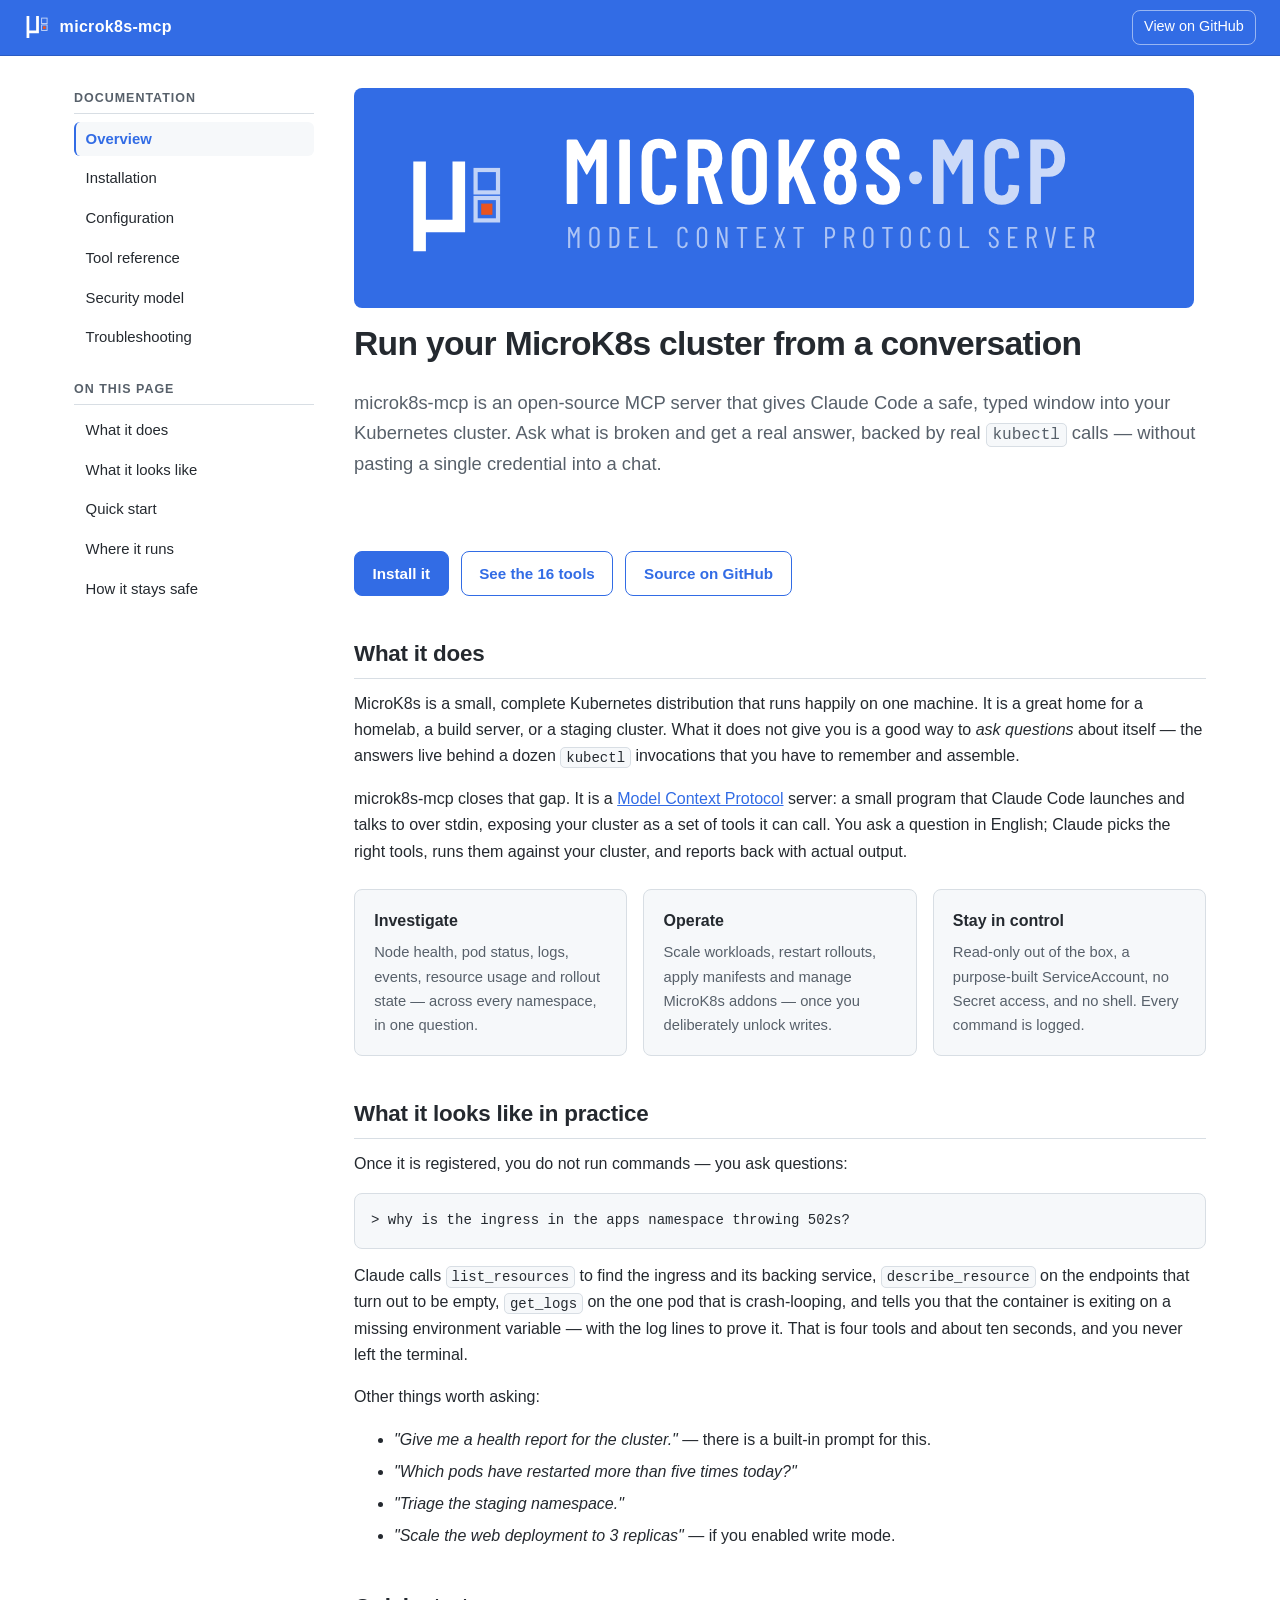
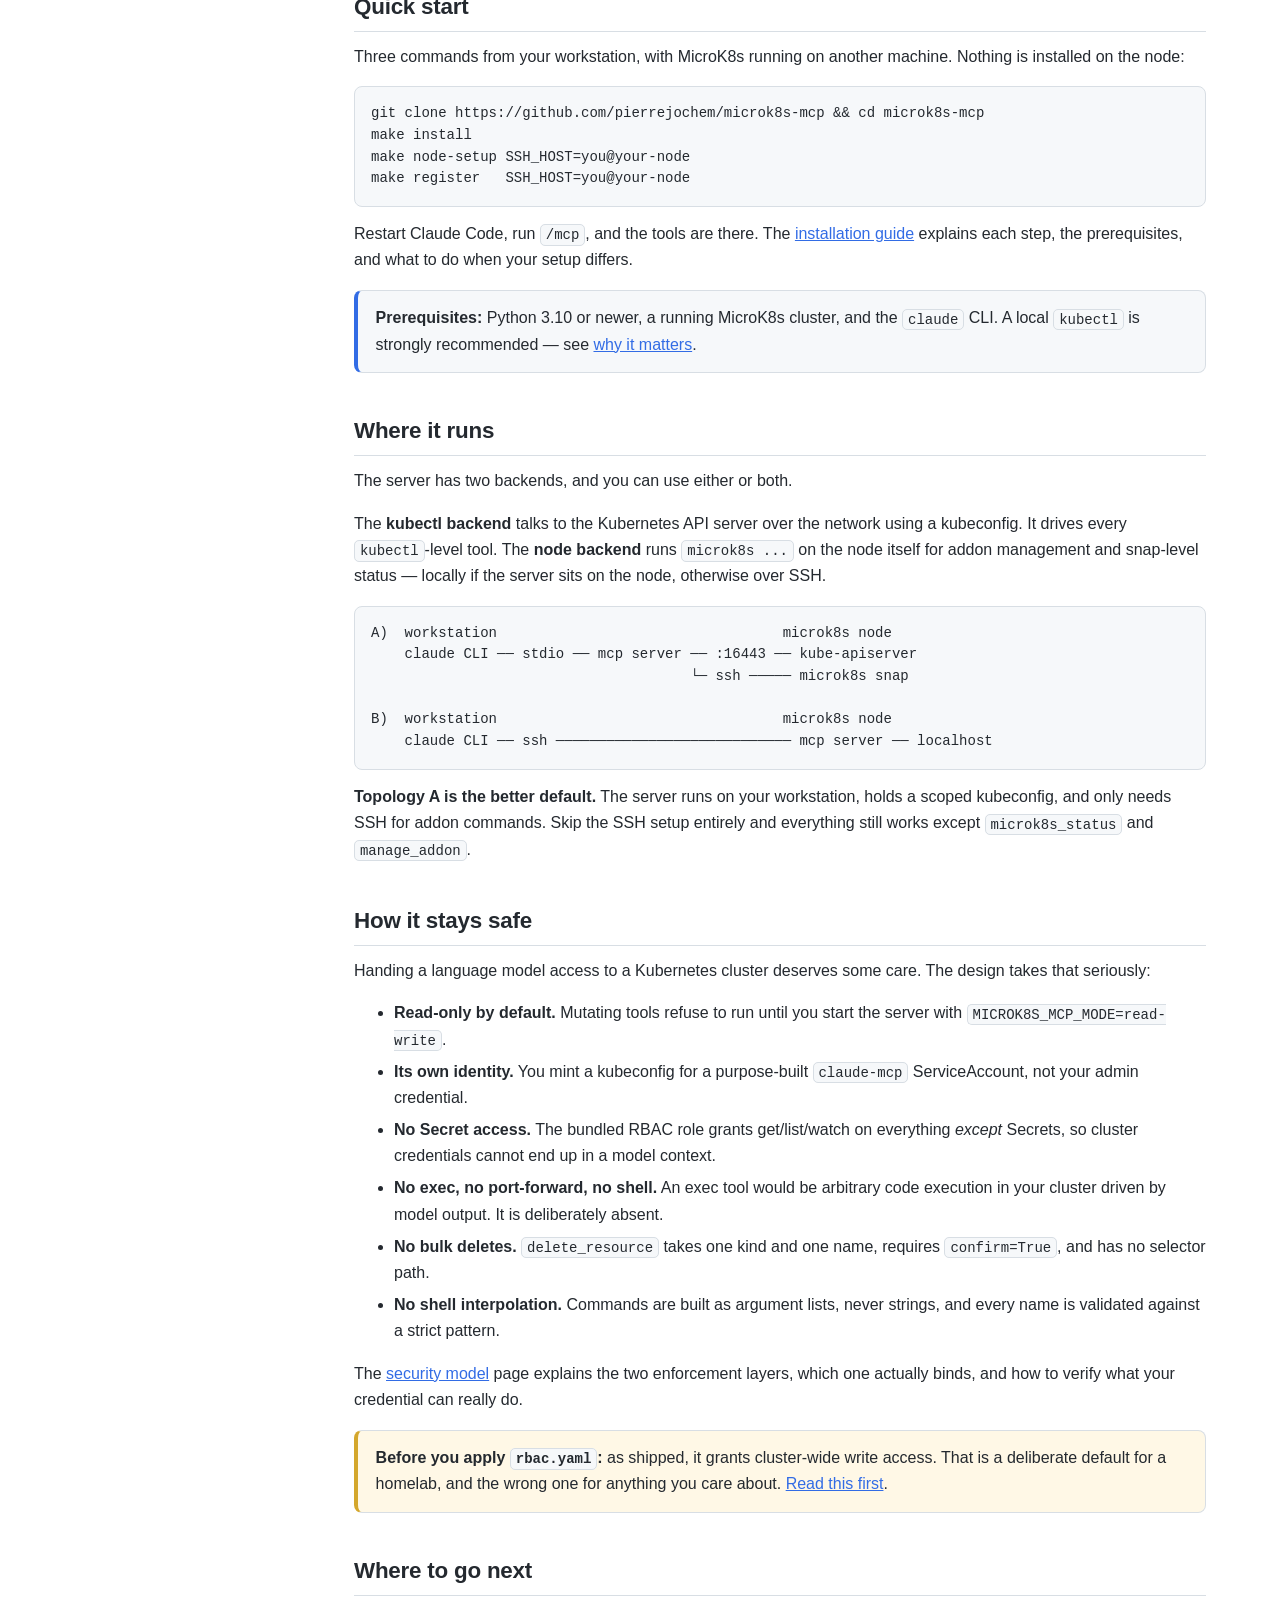
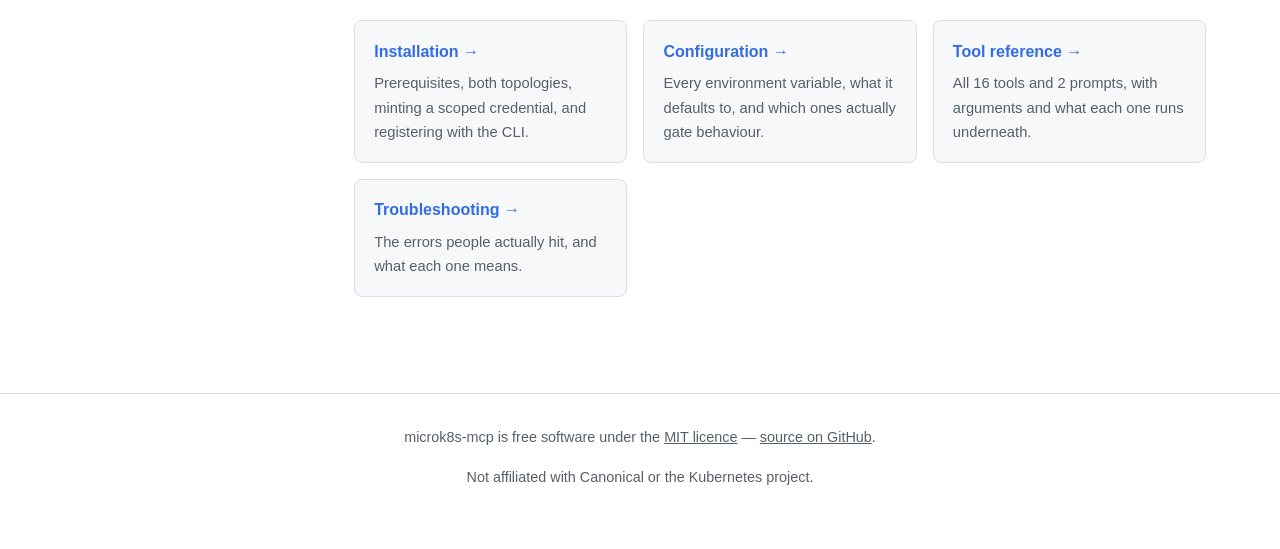
==== doc/index.html @ e9b40528 "docs: add a GitHub Pages documentation site and optimise for search Six-page static site under doc/," ====
<!doctype html>
<html lang="en">
<head>
<meta charset="utf-8">
<meta name="viewport" content="width=device-width, initial-scale=1">
<title>microk8s-mcp — Manage a MicroK8s cluster from Claude Code</title>
<meta name="description" content="An open-source MCP server that lets Claude Code inspect and operate a MicroK8s cluster: read logs, triage failures, scale workloads and apply manifests. Read-only by default, with RBAC-scoped credentials.">
<link rel="canonical" href="https://pierrejochem.github.io/microk8s-mcp/">
<meta name="author" content="Pierre Jochem">
<meta name="robots" content="index, follow, max-image-preview:large">
<meta property="og:type" content="website">
<meta property="og:site_name" content="microk8s-mcp">
<meta property="og:title" content="microk8s-mcp — Manage a MicroK8s cluster from Claude Code">
<meta property="og:description" content="An open-source MCP server that lets Claude Code inspect and operate a MicroK8s cluster. Read-only by default, with RBAC-scoped credentials.">
<meta property="og:url" content="https://pierrejochem.github.io/microk8s-mcp/">
<meta property="og:image" content="https://pierrejochem.github.io/microk8s-mcp/assets/og-image.png">
<meta property="og:image:width" content="1200">
<meta property="og:image:height" content="630">
<meta name="twitter:card" content="summary_large_image">
<meta name="twitter:title" content="microk8s-mcp — Manage a MicroK8s cluster from Claude Code">
<meta name="twitter:description" content="An open-source MCP server that lets Claude Code inspect and operate a MicroK8s cluster. Read-only by default.">
<meta name="twitter:image" content="https://pierrejochem.github.io/microk8s-mcp/assets/og-image.png">
<link rel="icon" href="assets/microk8s-mcp-mark.svg" type="image/svg+xml">
<link rel="stylesheet" href="assets/style.css">
<script type="application/ld+json">
{
  "@context": "https://schema.org",
  "@type": "SoftwareApplication",
  "name": "microk8s-mcp",
  "description": "An MCP (Model Context Protocol) server that exposes a MicroK8s Kubernetes cluster to the Claude CLI as typed tools. Read-only by default; every mutating capability sits behind a separate switch.",
  "applicationCategory": "DeveloperApplication",
  "operatingSystem": "Linux",
  "url": "https://pierrejochem.github.io/microk8s-mcp/",
  "downloadUrl": "https://github.com/pierrejochem/microk8s-mcp",
  "codeRepository": "https://github.com/pierrejochem/microk8s-mcp",
  "programmingLanguage": "Python",
  "license": "https://opensource.org/licenses/MIT",
  "softwareRequirements": "Python 3.10+, MicroK8s, kubectl",
  "offers": { "@type": "Offer", "price": "0", "priceCurrency": "USD" },
  "author": { "@type": "Person", "name": "Pierre Jochem" }
}
</script>
</head>
<body>
<a class="skip" href="#main">Skip to content</a>

<header class="topbar">
  <a class="brand" href="index.html">
    <svg viewBox="18 18 65 76" xmlns="http://www.w3.org/2000/svg" aria-hidden="true" focusable="false">
      <path d="M24 24 24 88M24 62 24 70 52 70 52 24" fill="none" stroke="#ffffff" stroke-width="8" stroke-linejoin="miter" stroke-linecap="butt"></path>
      <g fill="none" stroke="rgba(255,255,255,.75)" stroke-width="2.6"><rect x="64" y="30" width="16" height="16"></rect><rect x="64" y="50" width="16" height="16"></rect></g>
      <rect x="68" y="54" width="8" height="8" fill="#e95420"></rect>
    </svg>
    microk8s-mcp
  </a>
  <span class="spacer"></span>
  <a class="gh" href="https://github.com/pierrejochem/microk8s-mcp">View on GitHub</a>
</header>

<div class="layout">
  <div class="sidebar">
    <nav aria-label="Documentation">
      <h2>Documentation</h2>
      <ul>
        <li><a href="index.html" aria-current="page">Overview</a></li>
        <li><a href="install.html">Installation</a></li>
        <li><a href="configure.html">Configuration</a></li>
        <li><a href="tools.html">Tool reference</a></li>
        <li><a href="security.html">Security model</a></li>
        <li><a href="troubleshooting.html">Troubleshooting</a></li>
      </ul>
      <h2>On this page</h2>
      <ul>
        <li><a href="#what">What it does</a></li>
        <li><a href="#example">What it looks like</a></li>
        <li><a href="#quickstart">Quick start</a></li>
        <li><a href="#topologies">Where it runs</a></li>
        <li><a href="#safety">How it stays safe</a></li>
      </ul>
    </nav>
  </div>

  <main id="main">
    <div class="hero">
      <img src="assets/microk8s-mcp-lockup-reverse.svg" alt="microk8s-mcp — Model Context Protocol server" width="840" height="220">
      <h1>Run your MicroK8s cluster from a conversation</h1>
      <p class="lede">microk8s-mcp is an open-source MCP server that gives Claude Code a safe,
      typed window into your Kubernetes cluster. Ask what is broken and get a real answer,
      backed by real <code>kubectl</code> calls — without pasting a single credential into a chat.</p>
      <div class="cta">
        <a class="btn btn-primary" href="install.html">Install it</a>
        <a class="btn btn-ghost" href="tools.html">See the 16 tools</a>
        <a class="btn btn-ghost" href="https://github.com/pierrejochem/microk8s-mcp">Source on GitHub</a>
      </div>
    </div>

    <h2 id="what">What it does</h2>
    <p>MicroK8s is a small, complete Kubernetes distribution that runs happily on one machine.
    It is a great home for a homelab, a build server, or a staging cluster. What it does not
    give you is a good way to <em>ask questions</em> about itself — the answers live behind a
    dozen <code>kubectl</code> invocations that you have to remember and assemble.</p>

    <p>microk8s-mcp closes that gap. It is a
    <a href="https://modelcontextprotocol.io">Model Context Protocol</a> server: a small program
    that Claude Code launches and talks to over stdin, exposing your cluster as a set of tools
    it can call. You ask a question in English; Claude picks the right tools, runs them against
    your cluster, and reports back with actual output.</p>

    <div class="cards">
      <div class="card">
        <h3>Investigate</h3>
        <p>Node health, pod status, logs, events, resource usage and rollout state — across
        every namespace, in one question.</p>
      </div>
      <div class="card">
        <h3>Operate</h3>
        <p>Scale workloads, restart rollouts, apply manifests and manage MicroK8s addons —
        once you deliberately unlock writes.</p>
      </div>
      <div class="card">
        <h3>Stay in control</h3>
        <p>Read-only out of the box, a purpose-built ServiceAccount, no Secret access,
        and no shell. Every command is logged.</p>
      </div>
    </div>

    <h2 id="example">What it looks like in practice</h2>
    <p>Once it is registered, you do not run commands — you ask questions:</p>

    <pre><code>&gt; why is the ingress in the apps namespace throwing 502s?</code></pre>

    <p>Claude calls <code>list_resources</code> to find the ingress and its backing service,
    <code>describe_resource</code> on the endpoints that turn out to be empty,
    <code>get_logs</code> on the one pod that is crash-looping, and tells you that the
    container is exiting on a missing environment variable — with the log lines to prove it.
    That is four tools and about ten seconds, and you never left the terminal.</p>

    <p>Other things worth asking:</p>
    <ul>
      <li><em>"Give me a health report for the cluster."</em> — there is a built-in prompt for this.</li>
      <li><em>"Which pods have restarted more than five times today?"</em></li>
      <li><em>"Triage the staging namespace."</em></li>
      <li><em>"Scale the web deployment to 3 replicas"</em> — if you enabled write mode.</li>
    </ul>

    <h2 id="quickstart">Quick start</h2>
    <p>Three commands from your workstation, with MicroK8s running on another machine.
    Nothing is installed on the node:</p>

    <pre><code>git clone https://github.com/pierrejochem/microk8s-mcp &amp;&amp; cd microk8s-mcp
make install
make node-setup SSH_HOST=you@your-node
make register   SSH_HOST=you@your-node</code></pre>

    <p>Restart Claude Code, run <code>/mcp</code>, and the tools are there. The
    <a href="install.html">installation guide</a> explains each step, the prerequisites,
    and what to do when your setup differs.</p>

    <div class="note">
      <p><strong>Prerequisites:</strong> Python 3.10 or newer, a running MicroK8s cluster, and
      the <code>claude</code> CLI. A local <code>kubectl</code> is strongly recommended — see
      <a href="security.html#kubectl-fallback">why it matters</a>.</p>
    </div>

    <h2 id="topologies">Where it runs</h2>
    <p>The server has two backends, and you can use either or both.</p>

    <p>The <strong>kubectl backend</strong> talks to the Kubernetes API server over the network
    using a kubeconfig. It drives every <code>kubectl</code>-level tool. The
    <strong>node backend</strong> runs <code>microk8s ...</code> on the node itself for addon
    management and snap-level status — locally if the server sits on the node, otherwise over SSH.</p>

    <pre><code>A)  workstation                                  microk8s node
    claude CLI ── stdio ── mcp server ── :16443 ── kube-apiserver
                                      └─ ssh ───── microk8s snap

B)  workstation                                  microk8s node
    claude CLI ── ssh ──────────────────────────── mcp server ── localhost</code></pre>

    <p><strong>Topology A is the better default.</strong> The server runs on your workstation,
    holds a scoped kubeconfig, and only needs SSH for addon commands. Skip the SSH setup entirely
    and everything still works except <code>microk8s_status</code> and <code>manage_addon</code>.</p>

    <h2 id="safety">How it stays safe</h2>
    <p>Handing a language model access to a Kubernetes cluster deserves some care. The design
    takes that seriously:</p>

    <ul>
      <li><strong>Read-only by default.</strong> Mutating tools refuse to run until you start
      the server with <code>MICROK8S_MCP_MODE=read-write</code>.</li>
      <li><strong>Its own identity.</strong> You mint a kubeconfig for a purpose-built
      <code>claude-mcp</code> ServiceAccount, not your admin credential.</li>
      <li><strong>No Secret access.</strong> The bundled RBAC role grants get/list/watch on
      everything <em>except</em> Secrets, so cluster credentials cannot end up in a model context.</li>
      <li><strong>No exec, no port-forward, no shell.</strong> An exec tool would be arbitrary
      code execution in your cluster driven by model output. It is deliberately absent.</li>
      <li><strong>No bulk deletes.</strong> <code>delete_resource</code> takes one kind and one
      name, requires <code>confirm=True</code>, and has no selector path.</li>
      <li><strong>No shell interpolation.</strong> Commands are built as argument lists, never
      strings, and every name is validated against a strict pattern.</li>
    </ul>

    <p>The <a href="security.html">security model</a> page explains the two enforcement layers,
    which one actually binds, and how to verify what your credential can really do.</p>

    <div class="warn">
      <p><strong>Before you apply <code>rbac.yaml</code>:</strong> as shipped, it grants
      cluster-wide write access. That is a deliberate default for a homelab, and the wrong one
      for anything you care about. <a href="security.html#rbac">Read this first</a>.</p>
    </div>

    <h2>Where to go next</h2>
    <div class="cards">
      <div class="card">
        <h3><a href="install.html">Installation</a></h3>
        <p>Prerequisites, both topologies, minting a scoped credential, and registering with the CLI.</p>
      </div>
      <div class="card">
        <h3><a href="configure.html">Configuration</a></h3>
        <p>Every environment variable, what it defaults to, and which ones actually gate behaviour.</p>
      </div>
      <div class="card">
        <h3><a href="tools.html">Tool reference</a></h3>
        <p>All 16 tools and 2 prompts, with arguments and what each one runs underneath.</p>
      </div>
      <div class="card">
        <h3><a href="troubleshooting.html">Troubleshooting</a></h3>
        <p>The errors people actually hit, and what each one means.</p>
      </div>
    </div>
  </main>
</div>

<footer>
  <p>microk8s-mcp is free software under the
  <a href="https://github.com/pierrejochem/microk8s-mcp/blob/main/LICENSE">MIT licence</a> —
  <a href="https://github.com/pierrejochem/microk8s-mcp">source on GitHub</a>.</p>
  <p>Not affiliated with Canonical or the Kubernetes project.</p>
</footer>

</body>
</html>
---- doc/assets/style.css ----
/* microk8s-mcp documentation
   Brand: Kubernetes blue #326CE5, Canonical orange #E95420, ink #1D1F20 */

:root {
  --blue: #326ce5;
  --blue-dark: #2456bd;
  --orange: #e95420;
  --ink: #1d1f20;
  --bg: #ffffff;
  --bg-soft: #f6f8fa;
  --bg-code: #f6f8fa;
  --text: #24292f;
  --text-muted: #57606a;
  --border: #d8dee4;
  --warn-bg: #fff8e6;
  --warn-border: #d4a72c;
  --danger-bg: #fff1f0;
  --danger-border: #cf222e;
  --radius: 8px;
  --sans: -apple-system, BlinkMacSystemFont, "Segoe UI", Roboto, Helvetica, Arial, sans-serif;
  --mono: ui-monospace, SFMono-Regular, "SF Mono", Menlo, Consolas, "Liberation Mono", monospace;
}

@media (prefers-color-scheme: dark) {
  :root {
    --blue: #58a6ff;
    --blue-dark: #79b8ff;
    --orange: #ff7b52;
    --bg: #0d1117;
    --bg-soft: #161b22;
    --bg-code: #161b22;
    --text: #e6edf3;
    --text-muted: #9198a1;
    --border: #30363d;
    --warn-bg: #272115;
    --warn-border: #d29922;
    --danger-bg: #25171c;
    --danger-border: #f85149;
  }
}

* { box-sizing: border-box; }

html { scroll-behavior: smooth; scroll-padding-top: 5rem; }

body {
  margin: 0;
  font-family: var(--sans);
  font-size: 16px;
  line-height: 1.65;
  color: var(--text);
  background: var(--bg);
  -webkit-text-size-adjust: 100%;
}

.skip {
  position: absolute;
  left: -9999px;
  top: 0;
  background: var(--blue);
  color: #fff;
  padding: .75rem 1rem;
  z-index: 100;
}
.skip:focus { left: 0; }

/* ---------- top bar ---------- */

.topbar {
  position: sticky;
  top: 0;
  z-index: 50;
  display: flex;
  align-items: center;
  gap: 1rem;
  padding: .6rem 1.5rem;
  background: var(--blue);
  border-bottom: 1px solid rgba(0, 0, 0, .15);
}

.topbar a.brand {
  display: flex;
  align-items: center;
  gap: .6rem;
  color: #fff;
  text-decoration: none;
  font-weight: 600;
  letter-spacing: .02em;
}

.topbar .brand svg { width: 26px; height: 26px; display: block; }

.topbar .spacer { flex: 1; }

.topbar .gh {
  color: #fff;
  text-decoration: none;
  font-size: .9rem;
  border: 1px solid rgba(255, 255, 255, .5);
  border-radius: var(--radius);
  padding: .3rem .7rem;
  white-space: nowrap;
}
.topbar .gh:hover { background: rgba(255, 255, 255, .15); }

/* ---------- layout ---------- */

.layout {
  display: grid;
  grid-template-columns: 240px minmax(0, 1fr);
  gap: 2.5rem;
  max-width: 1180px;
  margin: 0 auto;
  padding: 2rem 1.5rem 4rem;
}

.sidebar nav { position: sticky; top: 5rem; }

.sidebar h2 {
  font-size: .78rem;
  text-transform: uppercase;
  letter-spacing: .08em;
  color: var(--text-muted);
  margin: 1.5rem 0 .5rem;
}
.sidebar h2:first-child { margin-top: 0; }

.sidebar ul { list-style: none; margin: 0; padding: 0; }

.sidebar a {
  display: block;
  padding: .3rem .6rem;
  color: var(--text);
  text-decoration: none;
  border-radius: 6px;
  border-left: 2px solid transparent;
  font-size: .93rem;
}
.sidebar a:hover { background: var(--bg-soft); }
.sidebar a[aria-current="page"] {
  color: var(--blue);
  font-weight: 600;
  border-left-color: var(--blue);
  background: var(--bg-soft);
}

main { min-width: 0; }

/* ---------- typography ---------- */

h1 {
  font-size: 2.1rem;
  line-height: 1.2;
  margin: 0 0 .5rem;
  letter-spacing: -.02em;
}

h2 {
  font-size: 1.4rem;
  margin: 2.5rem 0 .75rem;
  padding-bottom: .3rem;
  border-bottom: 1px solid var(--border);
  letter-spacing: -.01em;
}

h3 { font-size: 1.1rem; margin: 1.75rem 0 .5rem; }

.lede {
  font-size: 1.15rem;
  color: var(--text-muted);
  margin: 0 0 2rem;
}

p, ul, ol { margin: 0 0 1rem; }
li { margin-bottom: .35rem; }

a { color: var(--blue); }
a:hover { color: var(--blue-dark); }

code {
  font-family: var(--mono);
  font-size: .875em;
  background: var(--bg-code);
  border: 1px solid var(--border);
  border-radius: 5px;
  padding: .12em .35em;
}

pre {
  background: var(--bg-code);
  border: 1px solid var(--border);
  border-radius: var(--radius);
  padding: 1rem;
  overflow-x: auto;
  font-size: .875rem;
  line-height: 1.55;
}
pre code { background: none; border: 0; padding: 0; font-size: 1em; }

/* ---------- tables ---------- */

.table-wrap { overflow-x: auto; margin: 0 0 1.25rem; }

table {
  border-collapse: collapse;
  width: 100%;
  font-size: .92rem;
}
th, td {
  text-align: left;
  padding: .5rem .7rem;
  border: 1px solid var(--border);
  vertical-align: top;
}
th { background: var(--bg-soft); font-weight: 600; }
td code { white-space: nowrap; }

/* ---------- callouts ---------- */

.note, .warn, .danger {
  border: 1px solid var(--border);
  border-left-width: 4px;
  border-radius: var(--radius);
  padding: .9rem 1.1rem;
  margin: 0 0 1.25rem;
  background: var(--bg-soft);
}
.note { border-left-color: var(--blue); }
.warn { border-left-color: var(--warn-border); background: var(--warn-bg); }
.danger { border-left-color: var(--danger-border); background: var(--danger-bg); }

.note > :last-child, .warn > :last-child, .danger > :last-child { margin-bottom: 0; }
.note strong, .warn strong, .danger strong { display: inline; }

/* ---------- home page bits ---------- */

.hero {
  display: flex;
  flex-direction: column;
  gap: 1rem;
  margin-bottom: 2.5rem;
}
.hero img { max-width: 100%; height: auto; border-radius: var(--radius); }

.cta {
  display: flex;
  flex-wrap: wrap;
  gap: .75rem;
  margin: 1.5rem 0 0;
}
.btn {
  display: inline-block;
  padding: .55rem 1.1rem;
  border-radius: var(--radius);
  text-decoration: none;
  font-weight: 600;
  font-size: .95rem;
  border: 1px solid var(--blue);
}
.btn-primary { background: var(--blue); color: #fff; }
.btn-primary:hover { background: var(--blue-dark); color: #fff; }
.btn-ghost { color: var(--blue); }
.btn-ghost:hover { background: var(--bg-soft); }

.cards {
  display: grid;
  grid-template-columns: repeat(auto-fit, minmax(230px, 1fr));
  gap: 1rem;
  margin: 1.5rem 0 2rem;
}
.card {
  border: 1px solid var(--border);
  border-radius: var(--radius);
  padding: 1.1rem 1.2rem;
  background: var(--bg-soft);
}
.card h3 { margin: 0 0 .4rem; font-size: 1rem; }
.card p { margin: 0; font-size: .92rem; color: var(--text-muted); }
.card a { text-decoration: none; }
.card a::after { content: " \2192"; }

.badge {
  display: inline-block;
  font-size: .72rem;
  font-weight: 700;
  letter-spacing: .04em;
  text-transform: uppercase;
  padding: .12rem .45rem;
  border-radius: 4px;
  vertical-align: middle;
}
.badge-read { background: rgba(50, 108, 229, .15); color: var(--blue); }
.badge-write { background: rgba(233, 84, 32, .15); color: var(--orange); }
.badge-danger { background: rgba(207, 34, 46, .15); color: var(--danger-border); }

/* ---------- tool entries ---------- */

.tool {
  border: 1px solid var(--border);
  border-radius: var(--radius);
  padding: 1rem 1.2rem;
  margin-bottom: 1rem;
}
.tool h3 { margin: 0 0 .4rem; font-family: var(--mono); font-size: 1rem; }
.tool p { margin: 0 0 .5rem; }
.tool p:last-child { margin-bottom: 0; }
.tool .args { font-size: .88rem; color: var(--text-muted); }
.tool .args code { font-size: .95em; }

/* ---------- footer ---------- */

footer {
  border-top: 1px solid var(--border);
  padding: 2rem 1.5rem;
  text-align: center;
  color: var(--text-muted);
  font-size: .9rem;
}
footer a { color: var(--text-muted); }

/* ---------- responsive ---------- */

@media (max-width: 860px) {
  .layout {
    grid-template-columns: 1fr;
    gap: 1rem;
    padding: 1.25rem 1rem 3rem;
  }
  .sidebar nav { position: static; }
  .sidebar {
    border-bottom: 1px solid var(--border);
    padding-bottom: 1rem;
    margin-bottom: 1rem;
  }
  .sidebar ul {
    display: flex;
    flex-wrap: wrap;
    gap: .3rem;
  }
  .sidebar a { border-left: 0; border: 1px solid var(--border); }
  .sidebar a[aria-current="page"] { border-color: var(--blue); }
  .sidebar h2 { margin: .75rem 0 .4rem; }
  h1 { font-size: 1.7rem; }
  .topbar { padding: .6rem 1rem; }
}
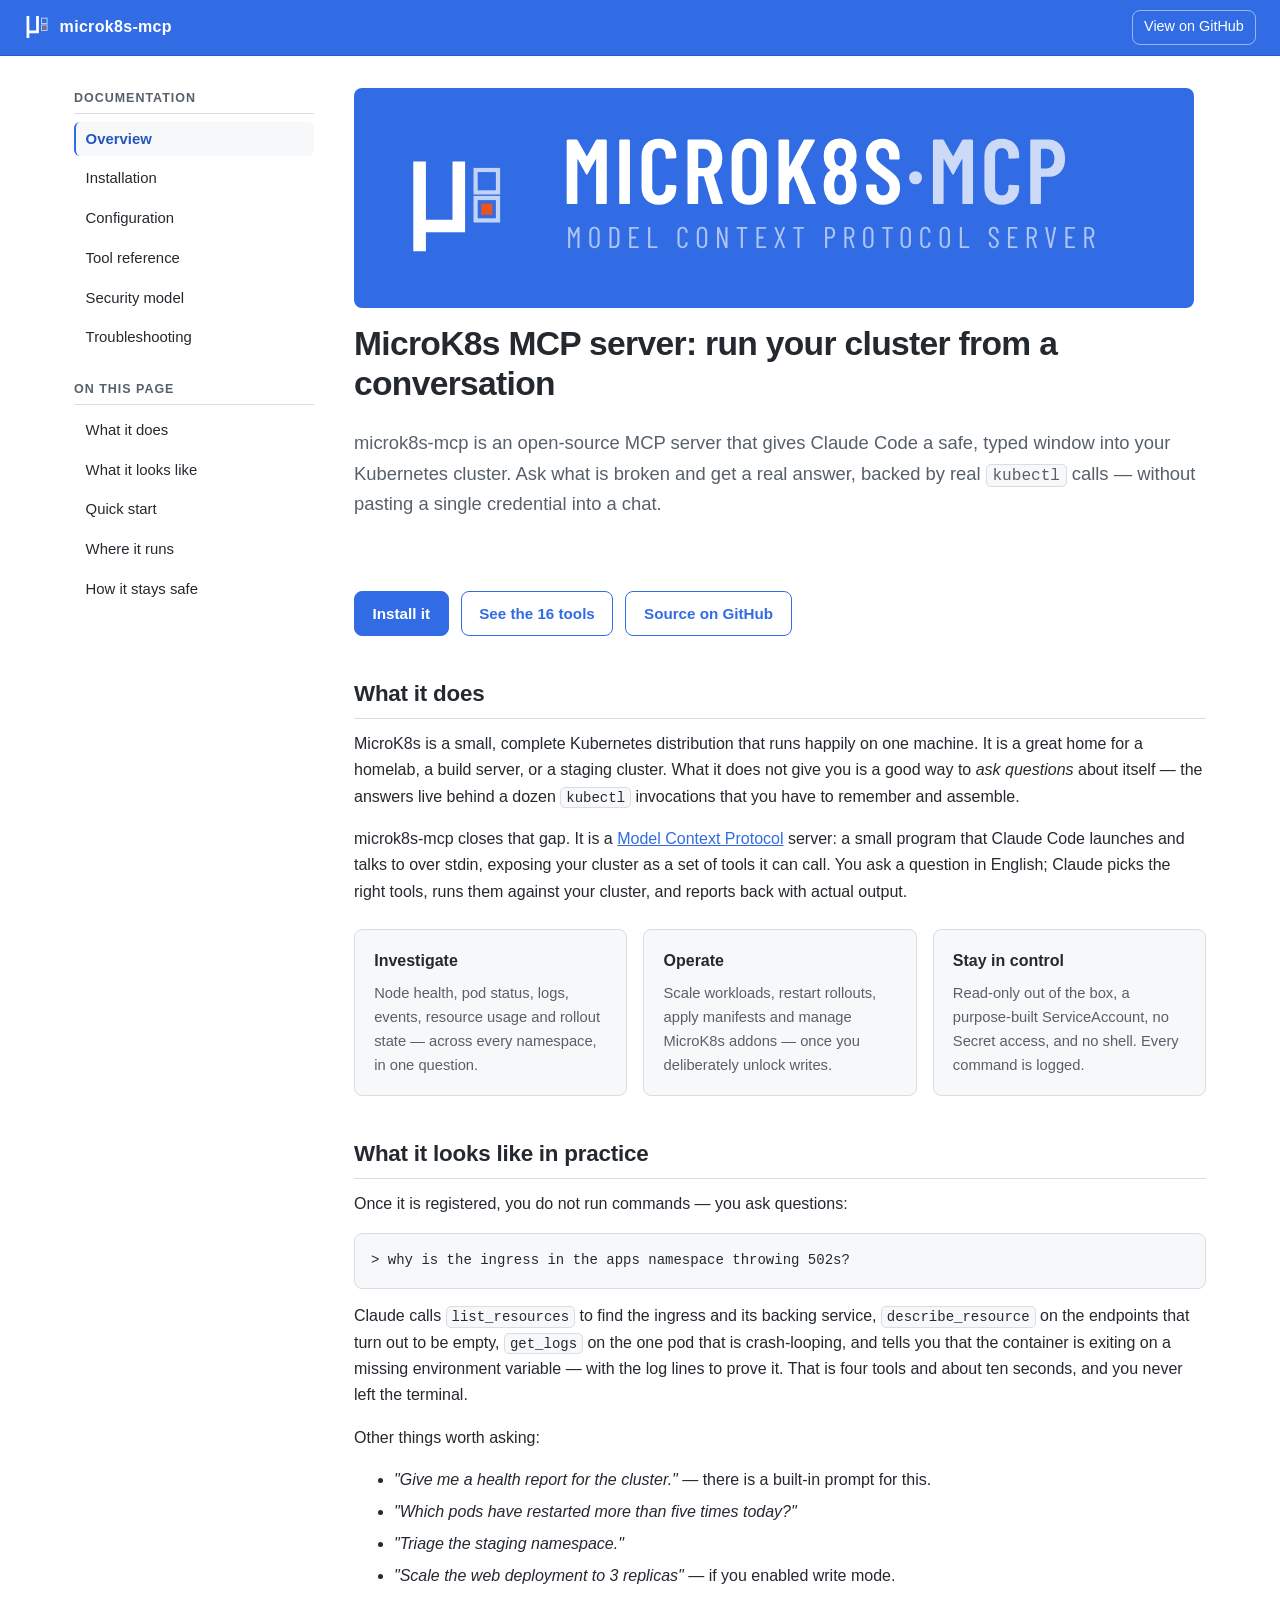
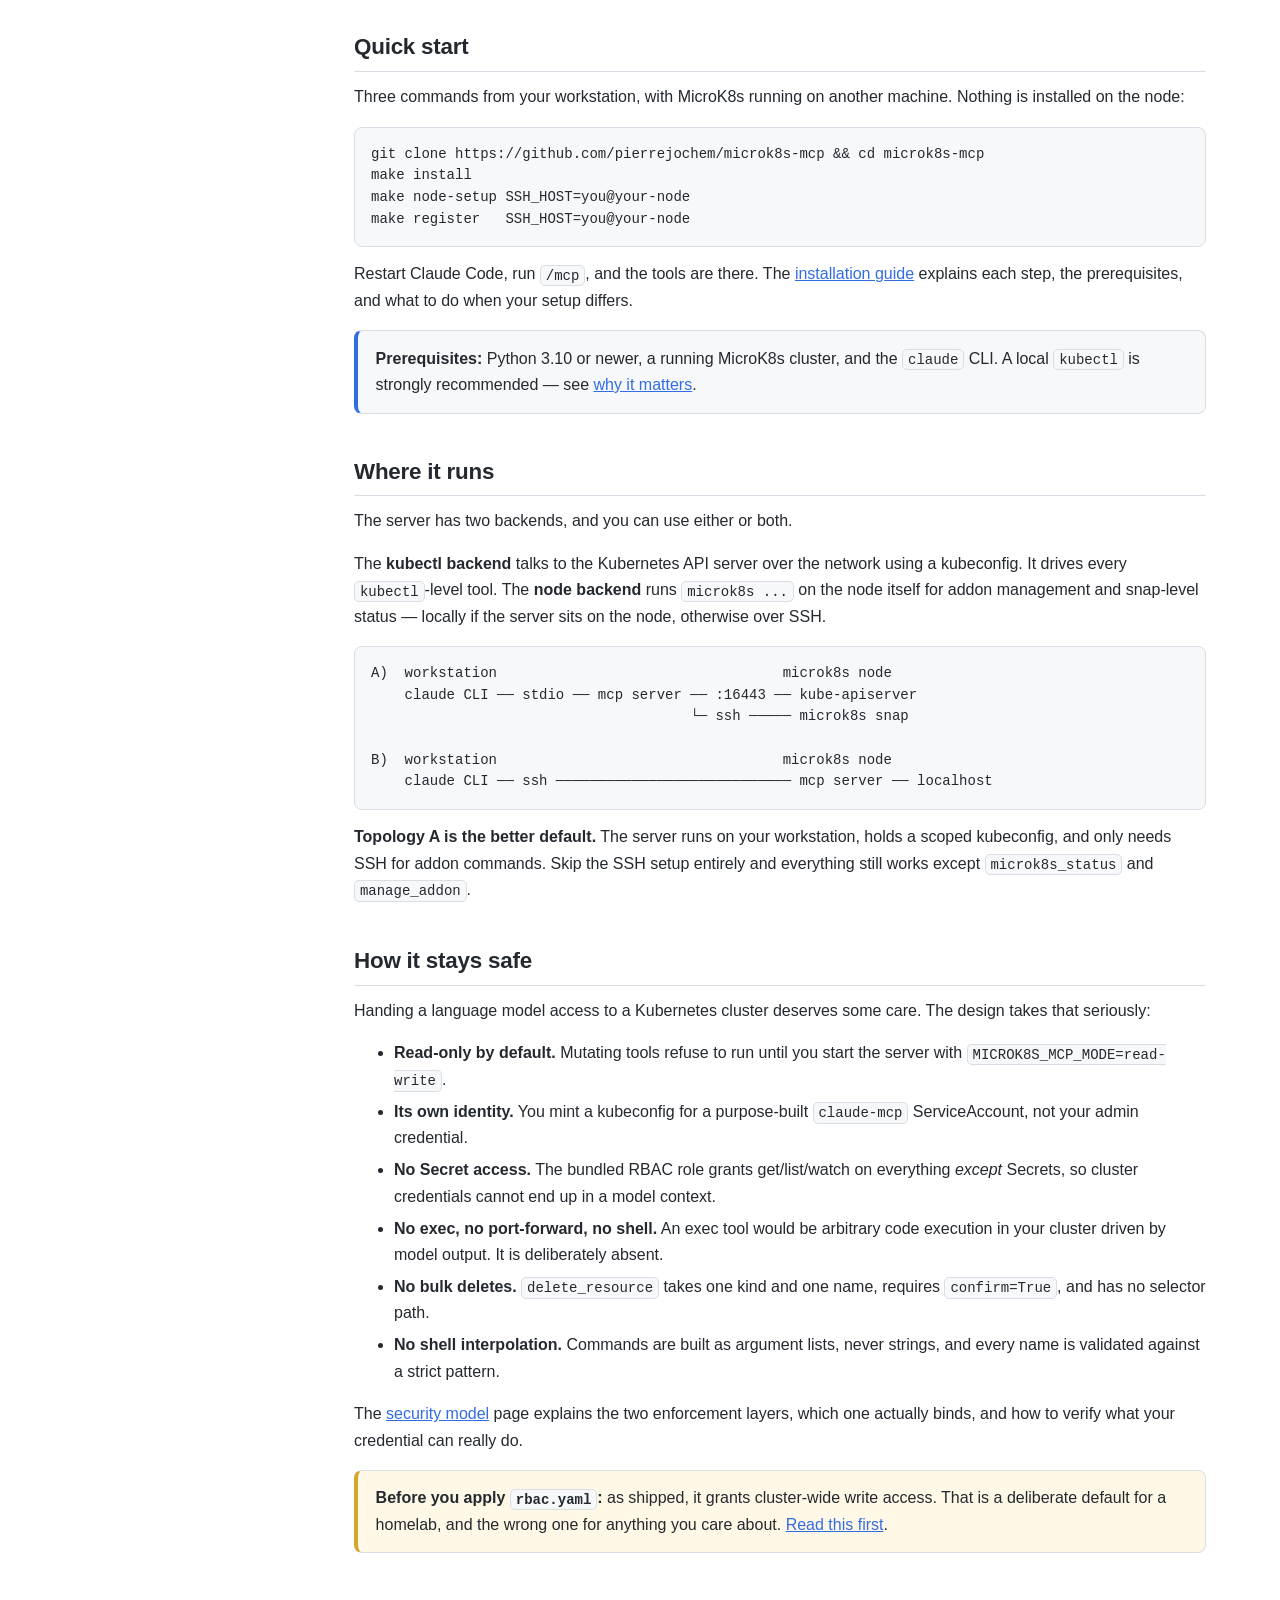
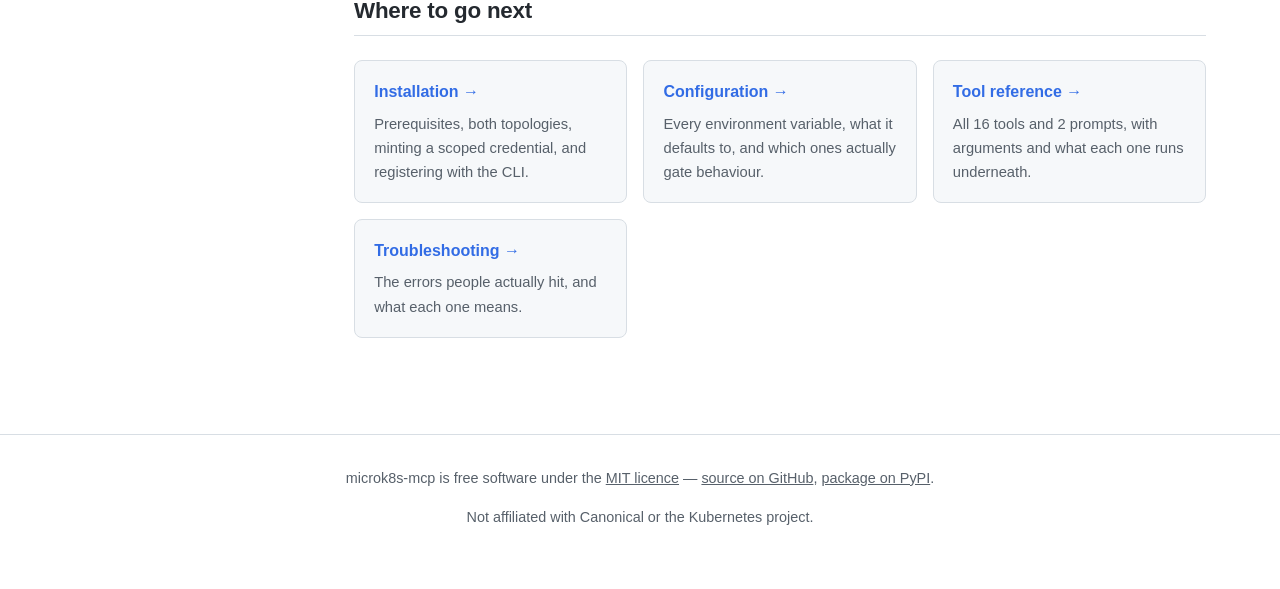
==== commit 76b07101: "seo: expand structured data and tighten page metadata The doc site already had titles, canonicals, O" ====
--- a/doc/index.html
+++ b/doc/index.html
@@ -4,7 +4,7 @@
 <meta charset="utf-8">
 <meta name="viewport" content="width=device-width, initial-scale=1">
 <title>microk8s-mcp — Manage a MicroK8s cluster from Claude Code</title>
-<meta name="description" content="An open-source MCP server that lets Claude Code inspect and operate a MicroK8s cluster: read logs, triage failures, scale workloads and apply manifests. Read-only by default, with RBAC-scoped credentials.">
+<meta name="description" content="Open-source MCP server that lets Claude Code inspect and operate a MicroK8s Kubernetes cluster: read logs, triage failures, scale workloads, apply manifests.">
 <link rel="canonical" href="https://pierrejochem.github.io/microk8s-mcp/">
 <meta name="author" content="Pierre Jochem">
 <meta name="robots" content="index, follow, max-image-preview:large">
@@ -16,28 +16,67 @@
 <meta property="og:image" content="https://pierrejochem.github.io/microk8s-mcp/assets/og-image.png">
 <meta property="og:image:width" content="1200">
 <meta property="og:image:height" content="630">
+<meta property="og:image:alt" content="microk8s-mcp — an MCP server that connects Claude Code to a MicroK8s Kubernetes cluster">
+<meta property="og:locale" content="en">
 <meta name="twitter:card" content="summary_large_image">
 <meta name="twitter:title" content="microk8s-mcp — Manage a MicroK8s cluster from Claude Code">
 <meta name="twitter:description" content="An open-source MCP server that lets Claude Code inspect and operate a MicroK8s cluster. Read-only by default.">
 <meta name="twitter:image" content="https://pierrejochem.github.io/microk8s-mcp/assets/og-image.png">
+<meta name="theme-color" content="#326ce5">
 <link rel="icon" href="assets/microk8s-mcp-mark.svg" type="image/svg+xml">
 <link rel="stylesheet" href="assets/style.css">
 <script type="application/ld+json">
 {
   "@context": "https://schema.org",
-  "@type": "SoftwareApplication",
-  "name": "microk8s-mcp",
-  "description": "An MCP (Model Context Protocol) server that exposes a MicroK8s Kubernetes cluster to the Claude CLI as typed tools. Read-only by default; every mutating capability sits behind a separate switch.",
-  "applicationCategory": "DeveloperApplication",
-  "operatingSystem": "Linux",
-  "url": "https://pierrejochem.github.io/microk8s-mcp/",
-  "downloadUrl": "https://github.com/pierrejochem/microk8s-mcp",
-  "codeRepository": "https://github.com/pierrejochem/microk8s-mcp",
-  "programmingLanguage": "Python",
-  "license": "https://opensource.org/licenses/MIT",
-  "softwareRequirements": "Python 3.10+, MicroK8s, kubectl",
-  "offers": { "@type": "Offer", "price": "0", "priceCurrency": "USD" },
-  "author": { "@type": "Person", "name": "Pierre Jochem" }
+  "@graph": [
+    {
+      "@type": "SoftwareApplication",
+      "@id": "https://pierrejochem.github.io/microk8s-mcp/#software",
+      "name": "microk8s-mcp",
+      "alternateName": "MicroK8s MCP server",
+      "description": "An MCP (Model Context Protocol) server that exposes a MicroK8s Kubernetes cluster to the Claude CLI as typed tools. Read-only by default; every mutating capability sits behind a separate switch.",
+      "applicationCategory": "DeveloperApplication",
+      "applicationSubCategory": "Kubernetes cluster management",
+      "operatingSystem": "Linux",
+      "url": "https://pierrejochem.github.io/microk8s-mcp/",
+      "downloadUrl": "https://pypi.org/project/microk8s-mcp/",
+      "installUrl": "https://pierrejochem.github.io/microk8s-mcp/install.html",
+      "codeRepository": "https://github.com/pierrejochem/microk8s-mcp",
+      "programmingLanguage": "Python",
+      "license": "https://opensource.org/licenses/MIT",
+      "isAccessibleForFree": true,
+      "softwareRequirements": "Python 3.10+, MicroK8s, kubectl",
+      "keywords": "MCP server, Model Context Protocol, MicroK8s, Kubernetes, Claude Code, kubectl, RBAC, homelab, DevOps",
+      "featureList": [
+        "Inspect nodes, pods, logs, events and resource usage from a conversation",
+        "Triage failing workloads with built-in prompts",
+        "Scale workloads, restart rollouts and apply manifests behind a write switch",
+        "Enable and disable MicroK8s addons over SSH",
+        "RBAC-scoped ServiceAccount credential with no access to Secrets"
+      ],
+      "sameAs": [
+        "https://github.com/pierrejochem/microk8s-mcp",
+        "https://pypi.org/project/microk8s-mcp/"
+      ],
+      "offers": { "@type": "Offer", "price": "0", "priceCurrency": "USD" },
+      "author": { "@id": "https://pierrejochem.github.io/microk8s-mcp/#author" }
+    },
+    {
+      "@type": "WebSite",
+      "@id": "https://pierrejochem.github.io/microk8s-mcp/#website",
+      "name": "microk8s-mcp documentation",
+      "url": "https://pierrejochem.github.io/microk8s-mcp/",
+      "inLanguage": "en",
+      "about": { "@id": "https://pierrejochem.github.io/microk8s-mcp/#software" },
+      "publisher": { "@id": "https://pierrejochem.github.io/microk8s-mcp/#author" }
+    },
+    {
+      "@type": "Person",
+      "@id": "https://pierrejochem.github.io/microk8s-mcp/#author",
+      "name": "Pierre Jochem",
+      "url": "https://github.com/pierrejochem"
+    }
+  ]
 }
 </script>
 </head>
@@ -83,7 +122,7 @@
   <main id="main">
     <div class="hero">
       <img src="assets/microk8s-mcp-lockup-reverse.svg" alt="microk8s-mcp — Model Context Protocol server" width="840" height="220">
-      <h1>Run your MicroK8s cluster from a conversation</h1>
+      <h1>MicroK8s MCP server: run your cluster from a conversation</h1>
       <p class="lede">microk8s-mcp is an open-source MCP server that gives Claude Code a safe,
       typed window into your Kubernetes cluster. Ask what is broken and get a real answer,
       backed by real <code>kubectl</code> calls — without pasting a single credential into a chat.</p>
@@ -234,7 +273,8 @@
 <footer>
   <p>microk8s-mcp is free software under the
   <a href="https://github.com/pierrejochem/microk8s-mcp/blob/main/LICENSE">MIT licence</a> —
-  <a href="https://github.com/pierrejochem/microk8s-mcp">source on GitHub</a>.</p>
+  <a href="https://github.com/pierrejochem/microk8s-mcp">source on GitHub</a>,
+  <a href="https://pypi.org/project/microk8s-mcp/">package on PyPI</a>.</p>
   <p>Not affiliated with Canonical or the Kubernetes project.</p>
 </footer>
 
--- a/doc/assets/style.css
+++ b/doc/assets/style.css
@@ -4,6 +4,12 @@
 :root {
   --blue: #326ce5;
   --blue-dark: #2456bd;
+  /* The top bar matches the lockup's brand blue exactly, in both themes, so
+     the bar and the banner beneath it read as one surface. White on #326ce5
+     measures 4.76:1, which clears AA for normal text. Dark mode must not
+     substitute the lightened link blue here: white on #58a6ff is 2.53:1. */
+  --chrome: #326ce5;
+  --chrome-text: #ffffff;
   --orange: #e95420;
   --ink: #1d1f20;
   --bg: #ffffff;
@@ -36,6 +42,9 @@
     --warn-border: #d29922;
     --danger-bg: #25171c;
     --danger-border: #f85149;
+    /* Brand blue here too — the chrome tracks the lockup, not the theme. */
+    --chrome: #326ce5;
+    --chrome-text: #ffffff;
   }
 }
 
@@ -74,7 +83,7 @@
   align-items: center;
   gap: 1rem;
   padding: .6rem 1.5rem;
-  background: var(--blue);
+  background: var(--chrome);
   border-bottom: 1px solid rgba(0, 0, 0, .15);
 }
 
@@ -138,7 +147,8 @@
 }
 .sidebar a:hover { background: var(--bg-soft); }
 .sidebar a[aria-current="page"] {
-  color: var(--blue);
+  /* --blue on --bg-soft is 4.47:1, a hair under AA; the darker tone clears it. */
+  color: var(--blue-dark);
   font-weight: 600;
   border-left-color: var(--blue);
   background: var(--bg-soft);
@@ -257,8 +267,9 @@
   font-size: .95rem;
   border: 1px solid var(--blue);
 }
-.btn-primary { background: var(--blue); color: #fff; }
-.btn-primary:hover { background: var(--blue-dark); color: #fff; }
+/* Same brand blue as the bar and the lockup, in both themes. */
+.btn-primary { background: var(--chrome); color: var(--chrome-text); border-color: var(--chrome); }
+.btn-primary:hover { filter: brightness(1.12); color: var(--chrome-text); }
 .btn-ghost { color: var(--blue); }
 .btn-ghost:hover { background: var(--bg-soft); }
 
@@ -342,4 +353,42 @@
   .sidebar h2 { margin: .75rem 0 .4rem; }
   h1 { font-size: 1.7rem; }
   .topbar { padding: .6rem 1rem; }
+
+  /* Keep the nav compact so content starts near the top of the first screen. */
+  .sidebar a { font-size: .85rem; padding: .25rem .5rem; }
+  .sidebar ul { gap: .25rem; }
+
+  /* Stack table rows into labelled blocks. A three-column reference table
+     squeezed into 390px puts one word per line and hides the column that
+     matters; each row becomes its own small card instead. */
+  .table-wrap { overflow-x: visible; }
+
+  table, tbody, tr, td { display: block; width: 100%; }
+
+  thead { position: absolute; width: 1px; height: 1px; overflow: hidden; clip: rect(0 0 0 0); white-space: nowrap; }
+
+  tr {
+    border: 1px solid var(--border);
+    border-radius: var(--radius);
+    margin-bottom: .75rem;
+    padding: .25rem .75rem .5rem;
+  }
+
+  td { border: 0; padding: .4rem 0; }
+  td + td { border-top: 1px solid var(--border); }
+
+  td::before {
+    content: attr(data-label);
+    display: block;
+    font-size: .7rem;
+    font-weight: 700;
+    text-transform: uppercase;
+    letter-spacing: .06em;
+    color: var(--text-muted);
+    margin-bottom: .15rem;
+  }
+  td:not([data-label])::before { content: none; }
+
+  /* Long variable names must wrap rather than force a wide row. */
+  td code { white-space: normal; overflow-wrap: anywhere; }
 }
